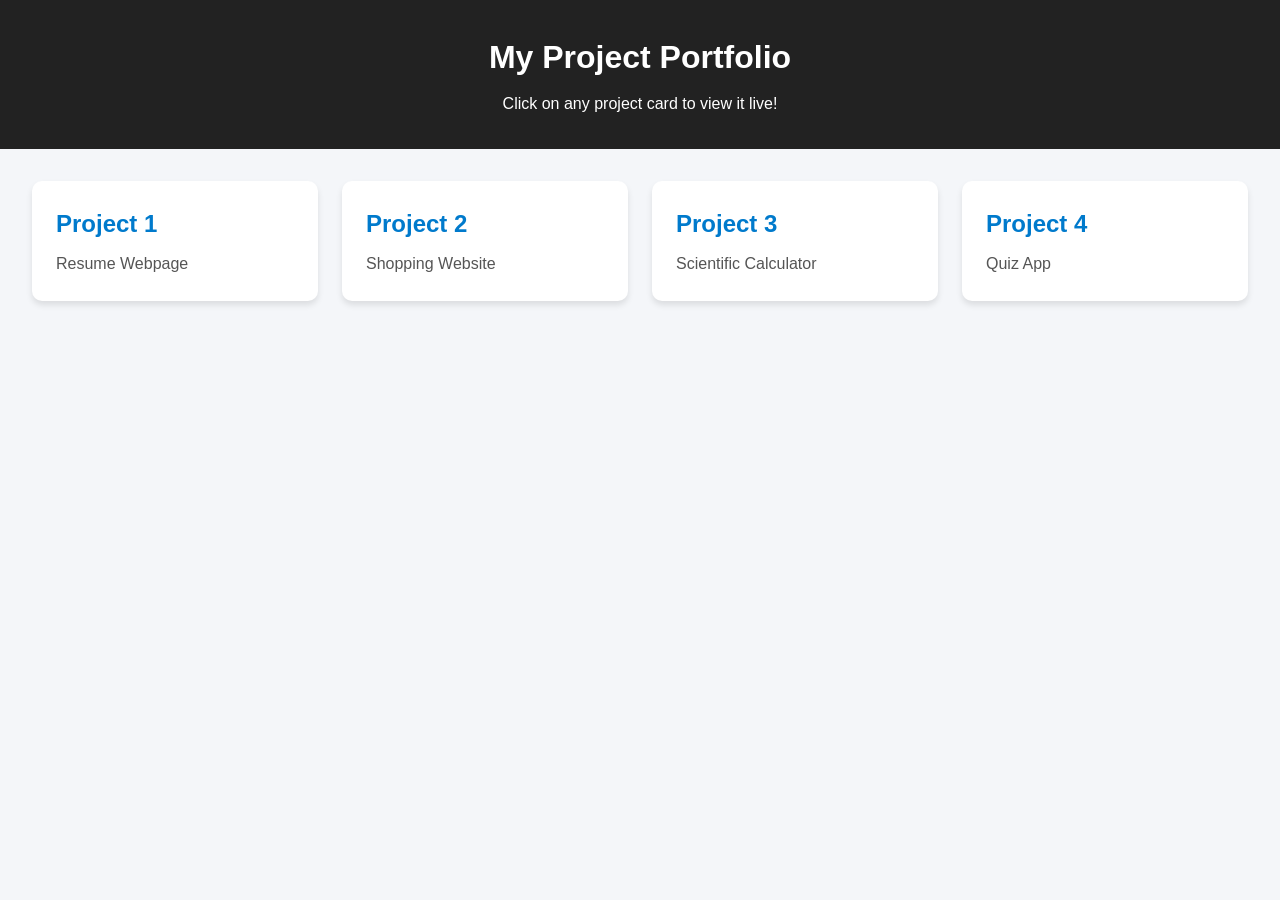
==== index.html @ cdf8b1d3 "Initial commit - project portfolio" ====
<!DOCTYPE html>
<html lang="en">
<head>
  <meta charset="UTF-8">
  <meta name="viewport" content="width=device-width, initial-scale=1.0">
  <title>Ashwani's Portfolio</title>
  <link rel="stylesheet" href="style.css">
</head>
<body>
  <header>
    <h1>My Project Portfolio</h1>
    <p>Click on any project card to view it live!</p>
  </header>

  <main class="portfolio-grid">
    <!-- Example Project Card -->
    <div class="card" onclick="openProject('Resume/index.html')">
      <h2>Project 1</h2>
      <p>Resume Webpage</p>
    </div>

    <div class="card" onclick="openProject('Shopping/index.html')">
      <h2>Project 2</h2>
      <p>Shopping Website</p>
    </div>

    <div class="card" onclick="openProject('Calculator/index.html')">
      <h2>Project 3</h2>
      <p>Scientific Calculator </p>
    </div>

    <div class="card" onclick="openProject('Quiz/index.html')">
      <h2>Project 4</h2>
      <p>Quiz App</p>
    </div>
  </main>


  <script src="script.js"></script>
</body>
</html>
---- style.css ----
/* General Reset */
* {
  margin: 0;
  padding: 0;
  box-sizing: border-box;
}

body {
  font-family: 'Segoe UI', Tahoma, Geneva, Verdana, sans-serif;
  background: #f4f6f9;
  color: #333;
  line-height: 1.6;
}

header {
  text-align: center;
  padding: 2rem;
  background: #222;
  color: #fff;
}

header h1 {
  margin-bottom: 0.5rem;
}

.portfolio-grid {
  display: grid;
  grid-template-columns: repeat(auto-fit, minmax(250px, 1fr));
  gap: 1.5rem;
  padding: 2rem;
}

.card {
  background: #fff;
  padding: 1.5rem;
  border-radius: 10px;
  box-shadow: 0 4px 6px rgba(0,0,0,0.1);
  cursor: pointer;
  transition: transform 0.2s ease, box-shadow 0.2s ease;
}

.card:hover {
  transform: translateY(-5px);
  box-shadow: 0 8px 12px rgba(0,0,0,0.2);
}

.card h2 {
  margin-bottom: 0.5rem;
  color: #007acc;
}

.card p {
  color: #555;
}
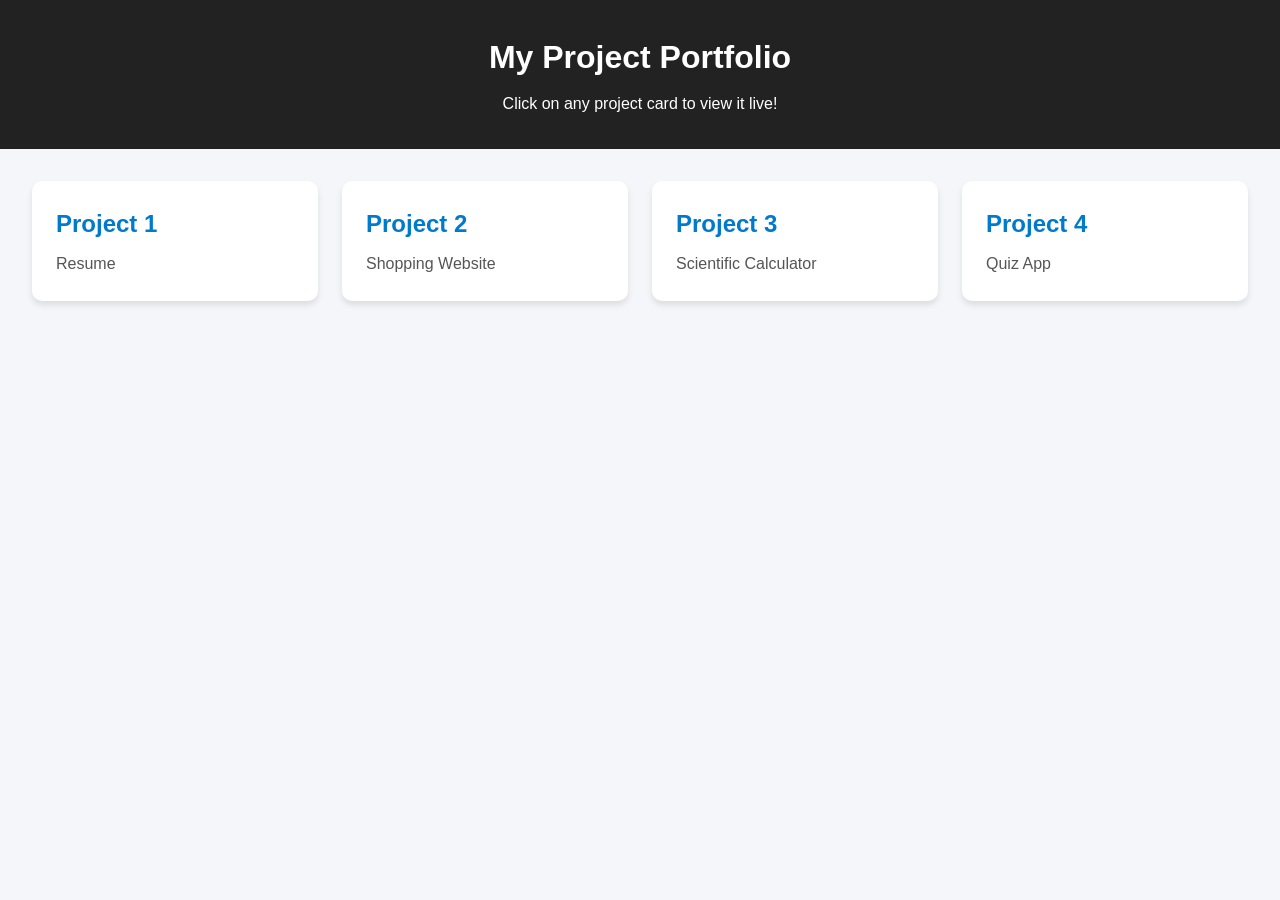
==== commit fd3a840b: "Fix project link for Resume webpage and update description in portfolio" ====
--- a/index.html
+++ b/index.html
@@ -16,7 +16,7 @@
     <!-- Example Project Card -->
     <div class="card" onclick="openProject('Resume/index.html')">
       <h2>Project 1</h2>
-      <p>Resume Webpage</p>
+      <p>Resume</p>
     </div>
 
     <div class="card" onclick="openProject('Shopping/index.html')">
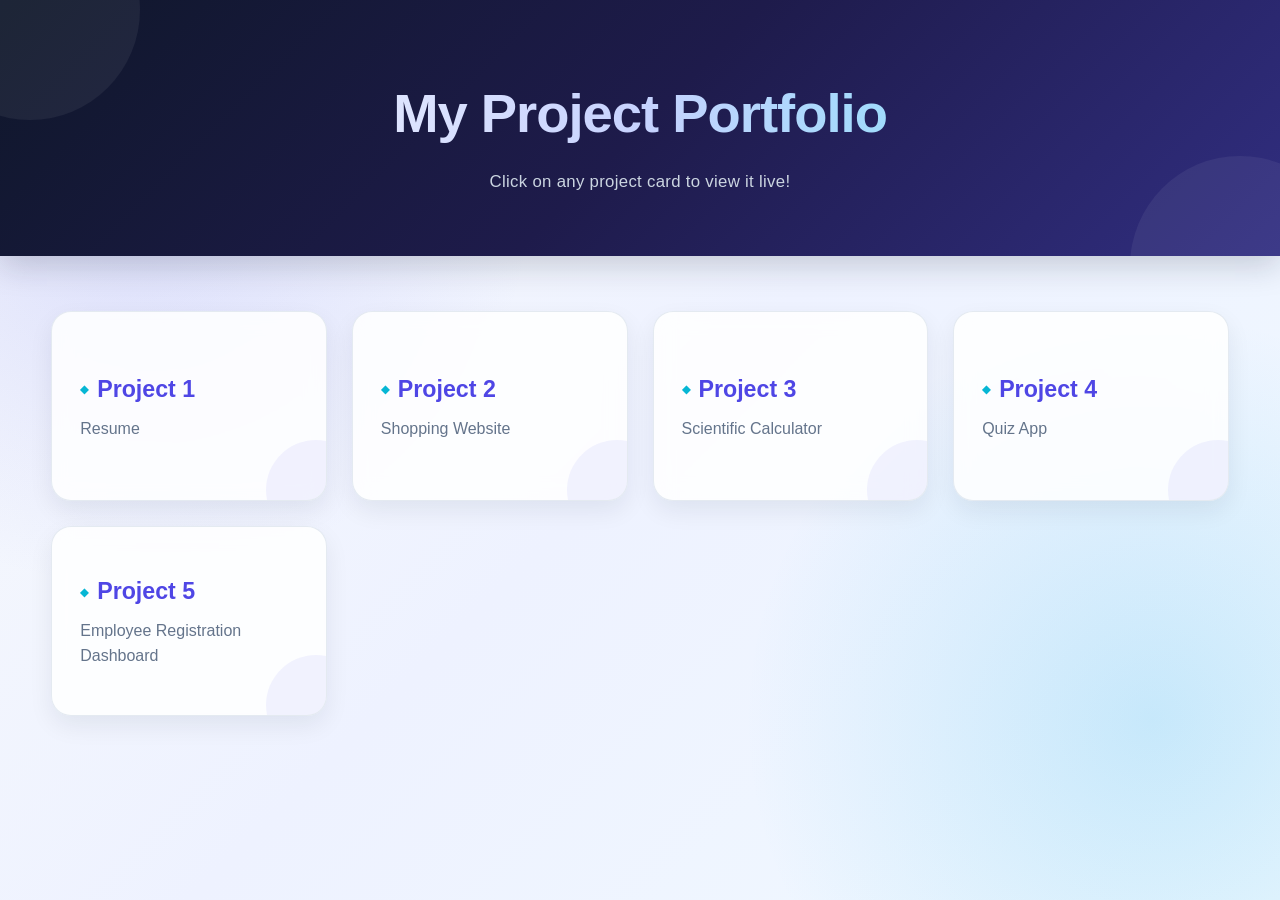
==== commit 885013bb: "Add Employee Registration Dashboard project card to portfolio" ====
--- a/index.html
+++ b/index.html
@@ -33,6 +33,11 @@
       <h2>Project 4</h2>
       <p>Quiz App</p>
     </div>
+
+    <div class="card" onclick="openProject('https://employee-management-two-murex.vercel.app/')">
+      <h2>Project 5</h2>
+      <p>Employee Registration Dashboard</p>
+    </div>
   </main>
 
 
--- a/style.css
+++ b/style.css
@@ -1,54 +1,374 @@
-/* General Reset */
+/* ================================
+   RESET
+================================ */
+
 * {
   margin: 0;
   padding: 0;
   box-sizing: border-box;
 }
 
+
+/* ================================
+   BODY
+================================ */
+
 body {
-  font-family: 'Segoe UI', Tahoma, Geneva, Verdana, sans-serif;
-  background: #f4f6f9;
-  color: #333;
+  min-height: 100vh;
+
+  font-family: "Segoe UI", Tahoma, Geneva, Verdana, sans-serif;
+
+  color: #1e293b;
+
+  background:
+    radial-gradient(
+      circle at 10% 20%,
+      rgba(99, 102, 241, 0.18),
+      transparent 30%
+    ),
+    radial-gradient(
+      circle at 90% 80%,
+      rgba(14, 165, 233, 0.18),
+      transparent 30%
+    ),
+    linear-gradient(
+      135deg,
+      #f8fafc,
+      #eef2ff,
+      #f0f9ff
+    );
+
   line-height: 1.6;
 }
 
+
+/* ================================
+   HEADER
+================================ */
+
 header {
+  position: relative;
+
+  padding: 70px 20px 60px;
+
   text-align: center;
-  padding: 2rem;
-  background: #222;
-  color: #fff;
-}
+
+  color: white;
+
+  background:
+    linear-gradient(
+      135deg,
+      #0f172a,
+      #1e1b4b,
+      #312e81
+    );
+
+  overflow: hidden;
+
+  box-shadow:
+    0 10px 30px rgba(15, 23, 42, 0.18);
+}
+
+
+/* Decorative circles */
+
+header::before,
+header::after {
+  content: "";
+
+  position: absolute;
+
+  width: 220px;
+  height: 220px;
+
+  border-radius: 50%;
+
+  background: rgba(255, 255, 255, 0.06);
+}
+
+header::before {
+  top: -100px;
+  left: -80px;
+}
+
+header::after {
+  bottom: -120px;
+  right: -70px;
+}
+
+
+/* Header content */
 
 header h1 {
-  margin-bottom: 0.5rem;
-}
+  position: relative;
+
+  margin-bottom: 12px;
+
+  font-size: clamp(2rem, 5vw, 3.4rem);
+
+  font-weight: 800;
+
+  letter-spacing: -1px;
+
+  background: linear-gradient(
+    90deg,
+    #ffffff,
+    #c7d2fe,
+    #67e8f9
+  );
+
+  -webkit-background-clip: text;
+  -webkit-text-fill-color: transparent;
+}
+
+header p {
+  position: relative;
+
+  color: #cbd5e1;
+
+  font-size: 1.05rem;
+
+  letter-spacing: 0.3px;
+}
+
+
+/* ================================
+   PORTFOLIO GRID
+================================ */
 
 .portfolio-grid {
+  width: min(1200px, 92%);
+
+  margin: 0 auto;
+
+  padding: 55px 0 70px;
+
   display: grid;
-  grid-template-columns: repeat(auto-fit, minmax(250px, 1fr));
-  gap: 1.5rem;
-  padding: 2rem;
-}
+
+  grid-template-columns:
+    repeat(auto-fit, minmax(240px, 1fr));
+
+  gap: 25px;
+}
+
+
+/* ================================
+   PROJECT CARD
+================================ */
 
 .card {
-  background: #fff;
-  padding: 1.5rem;
-  border-radius: 10px;
-  box-shadow: 0 4px 6px rgba(0,0,0,0.1);
+  position: relative;
+
+  min-height: 190px;
+
+  padding: 28px;
+
+  display: flex;
+
+  flex-direction: column;
+
+  justify-content: center;
+
+  background: rgba(255, 255, 255, 0.85);
+
+  border: 1px solid rgba(226, 232, 240, 0.9);
+
+  border-radius: 20px;
+
+  box-shadow:
+    0 10px 25px rgba(15, 23, 42, 0.07);
+
   cursor: pointer;
-  transition: transform 0.2s ease, box-shadow 0.2s ease;
-}
+
+  overflow: hidden;
+
+  backdrop-filter: blur(10px);
+
+  transition:
+    transform 0.3s ease,
+    box-shadow 0.3s ease,
+    border-color 0.3s ease;
+}
+
+
+/* Top accent */
+
+.card::before {
+  content: "";
+
+  position: absolute;
+
+  top: 0;
+  left: 0;
+
+  width: 100%;
+  height: 5px;
+
+  background: linear-gradient(
+    90deg,
+    #4f46e5,
+    #06b6d4
+  );
+
+  transform: scaleX(0);
+
+  transform-origin: left;
+
+  transition: transform 0.3s ease;
+}
+
+
+/* Decorative background */
+
+.card::after {
+  content: "";
+
+  position: absolute;
+
+  width: 100px;
+  height: 100px;
+
+  right: -40px;
+  bottom: -40px;
+
+  border-radius: 50%;
+
+  background: rgba(99, 102, 241, 0.08);
+
+  transition: transform 0.3s ease;
+}
+
+
+/* Hover */
 
 .card:hover {
-  transform: translateY(-5px);
-  box-shadow: 0 8px 12px rgba(0,0,0,0.2);
-}
+  transform: translateY(-10px);
+
+  border-color: #a5b4fc;
+
+  box-shadow:
+    0 20px 40px rgba(79, 70, 229, 0.15);
+}
+
+.card:hover::before {
+  transform: scaleX(1);
+}
+
+.card:hover::after {
+  transform: scale(1.5);
+}
+
+
+/* ================================
+   PROJECT TITLE
+================================ */
 
 .card h2 {
-  margin-bottom: 0.5rem;
-  color: #007acc;
-}
+  position: relative;
+  z-index: 2;
+
+  margin-bottom: 8px;
+
+  color: #4f46e5;
+
+  font-size: 1.45rem;
+
+  font-weight: 750;
+
+  transition: color 0.3s ease;
+}
+
+.card:hover h2 {
+  color: #312e81;
+}
+
+
+/* ================================
+   PROJECT DESCRIPTION
+================================ */
 
 .card p {
-  color: #555;
-}
+  position: relative;
+  z-index: 2;
+
+  color: #64748b;
+
+  font-size: 1rem;
+
+  font-weight: 500;
+}
+
+
+/* ================================
+   CARD NUMBER STYLE
+================================ */
+
+.card h2::before {
+  content: "◆";
+
+  display: inline-block;
+
+  margin-right: 9px;
+
+  color: #06b6d4;
+
+  font-size: 0.7rem;
+
+  vertical-align: middle;
+}
+
+
+/* ================================
+   RESPONSIVE DESIGN
+================================ */
+
+@media (max-width: 700px) {
+
+  header {
+    padding: 50px 18px 45px;
+  }
+
+  header h1 {
+    font-size: 2.2rem;
+  }
+
+  header p {
+    font-size: 0.95rem;
+  }
+
+  .portfolio-grid {
+    width: 90%;
+
+    padding: 35px 0 50px;
+
+    grid-template-columns: 1fr;
+
+    gap: 18px;
+  }
+
+  .card {
+    min-height: 160px;
+
+    padding: 24px;
+  }
+}
+
+
+/* ================================
+   SMALL MOBILE DEVICES
+================================ */
+
+@media (max-width: 400px) {
+
+  header h1 {
+    font-size: 1.9rem;
+  }
+
+  .card h2 {
+    font-size: 1.25rem;
+  }
+
+  .card p {
+    font-size: 0.9rem;
+  }
+}
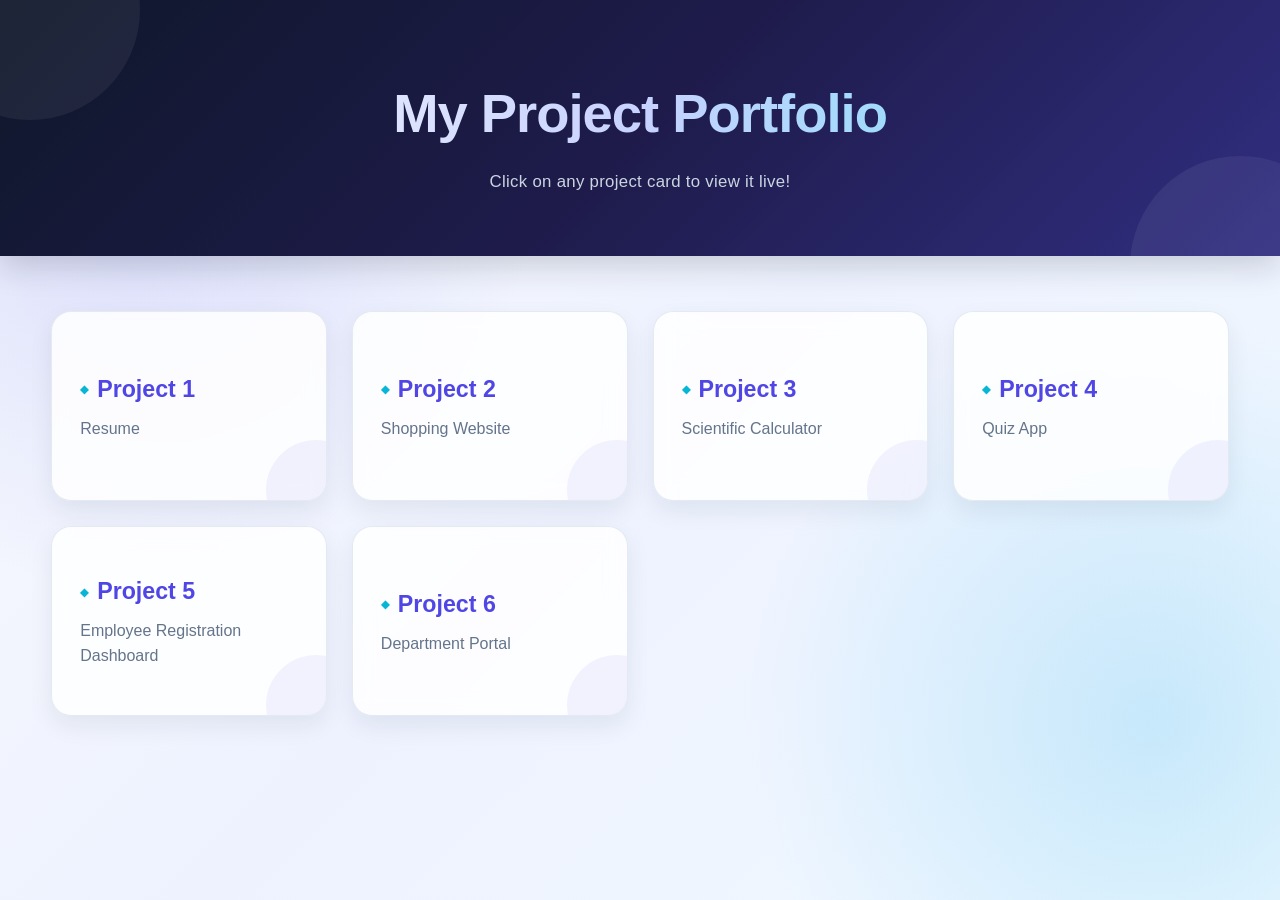
==== commit da5884e5: "Add Department Portal project card to portfolio" ====
--- a/index.html
+++ b/index.html
@@ -38,6 +38,11 @@
       <h2>Project 5</h2>
       <p>Employee Registration Dashboard</p>
     </div>
+
+    <div class="card" onclick="openProject('https://department-portal-gules.vercel.app/')">
+      <h2>Project 6</h2>
+      <p>Department Portal</p>
+    </div>
   </main>
 
 
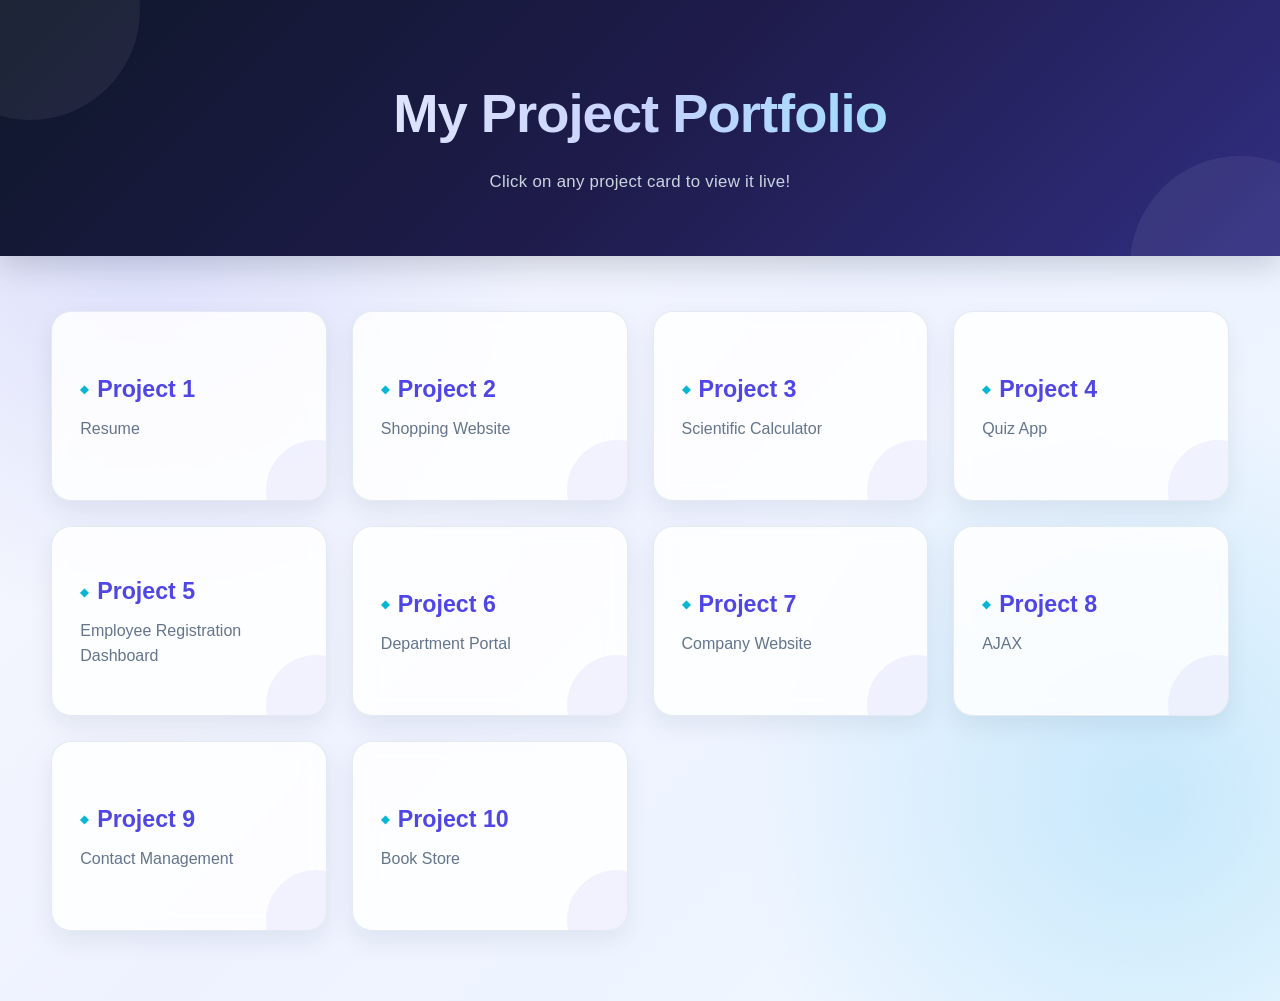
==== commit eddaf32e: "Add new project cards for AJAX, Contact Management, and Book Store to portfolio" ====
--- a/index.html
+++ b/index.html
@@ -1,11 +1,13 @@
 <!DOCTYPE html>
 <html lang="en">
+
 <head>
   <meta charset="UTF-8">
   <meta name="viewport" content="width=device-width, initial-scale=1.0">
   <title>Ashwani's Portfolio</title>
   <link rel="stylesheet" href="style.css">
 </head>
+
 <body>
   <header>
     <h1>My Project Portfolio</h1>
@@ -39,13 +41,50 @@
       <p>Employee Registration Dashboard</p>
     </div>
 
-    <div class="card" onclick="openProject('https://department-portal-gules.vercel.app/')">
+    <!-- <div class="card" onclick="openProject('https://department-portal-gules.vercel.app/')">
+      <h2>Project 6</h2>
+      <p>Department Portal</p>
+    </div> -->
+
+
+    <div class="card"
+      onclick="openProject('https://bishal292004.github.io/Lab-portfolio-Website/projects/department_website/index.html')">
       <h2>Project 6</h2>
       <p>Department Portal</p>
     </div>
+
+
+    <div class="card"
+      onclick="openProject('https://bishal292004.github.io/Lab-portfolio-Website/projects/Company/frontend/index.html')">
+      <h2>Project 7</h2>
+      <p>Company Website</p>
+    </div>
+
+
+    <div class="card"
+      onclick="openProject('https://bishal292004.github.io/Lab-portfolio-Website/projects/department_website/index.html')">
+      <h2>Project 8</h2>
+      <p>AJAX</p>
+    </div>
+
+
+    <div class="card"
+      onclick="openProject('https://bishal292004.github.io/Lab-portfolio-Website/projects/Contact/index.html')">
+      <h2>Project 9</h2>
+      <p>Contact Management</p>
+    </div>
+
+    <div class="card"
+      onclick="openProject('https://bishal292004.github.io/Lab-portfolio-Website/projects/department_website/index.html')">
+      <h2>Project 10</h2>
+      <p>Book Store</p>
+    </div>
+
+  
   </main>
 
 
   <script src="script.js"></script>
 </body>
-</html>
+
+</html>
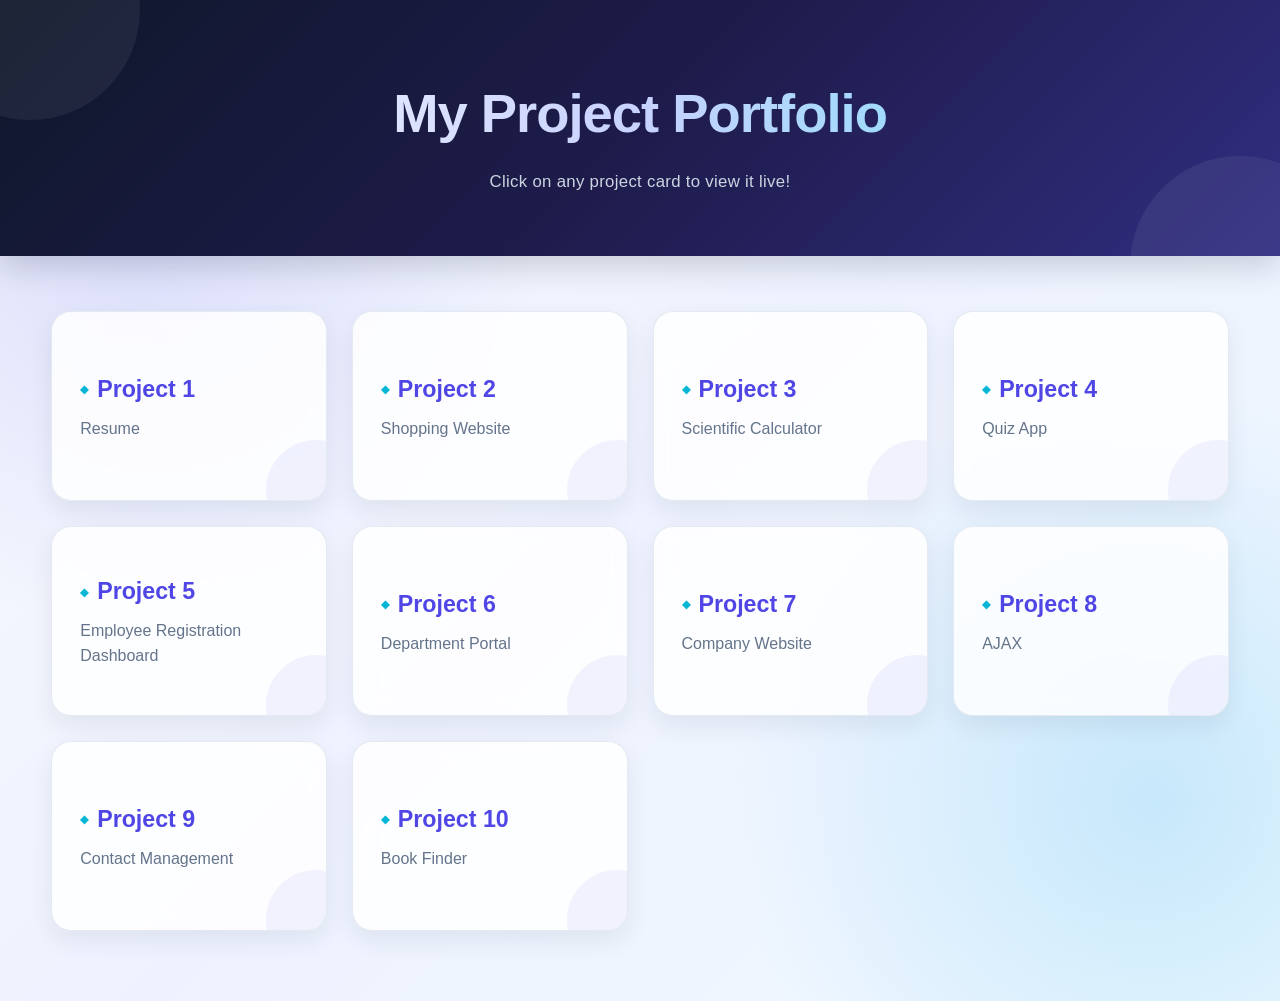
==== commit fee77b54: "Update Book Store project card to Book Finder with new link in portfolio" ====
--- a/index.html
+++ b/index.html
@@ -75,9 +75,9 @@
     </div>
 
     <div class="card"
-      onclick="openProject('https://bishal292004.github.io/Lab-portfolio-Website/projects/department_website/index.html')">
+      onclick="openProject('https://ashwani-ranjan-dev.github.io/BookFinder/')">
       <h2>Project 10</h2>
-      <p>Book Store</p>
+      <p>Book Finder</p>
     </div>
 
   
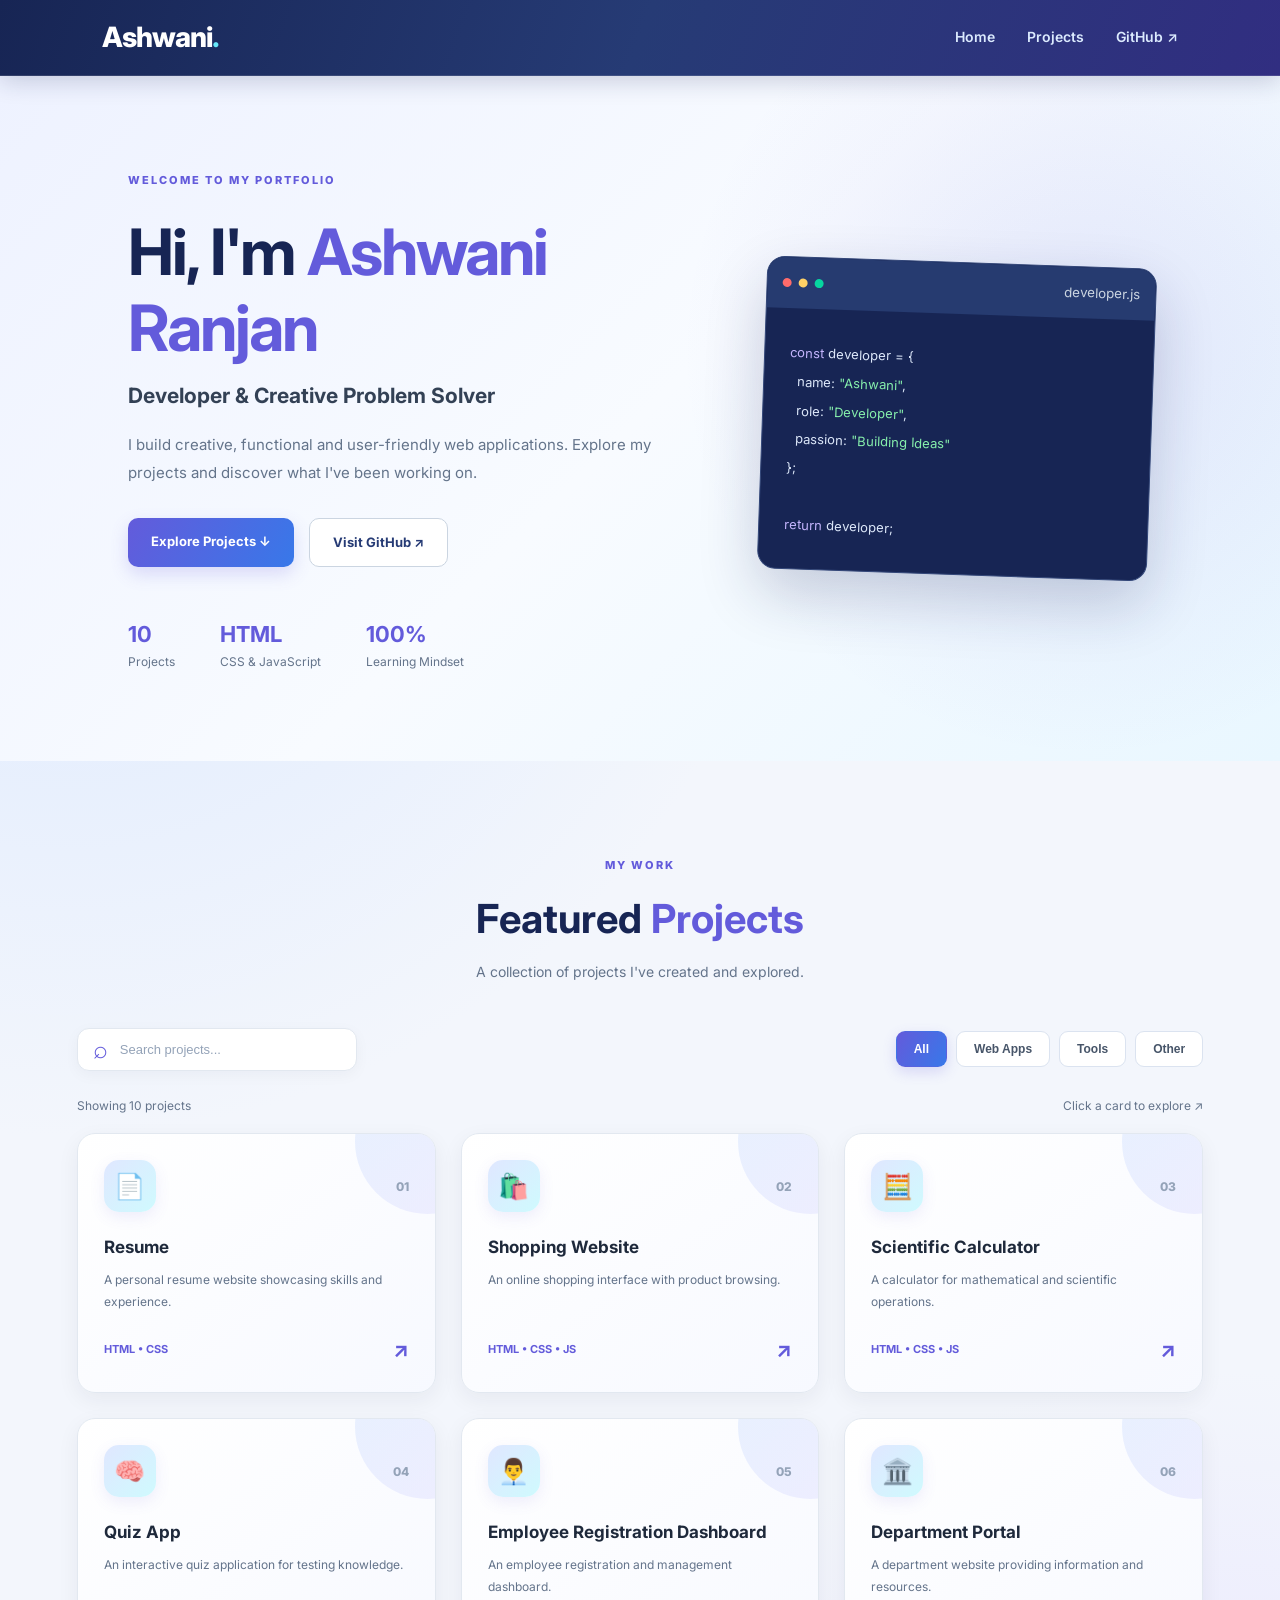
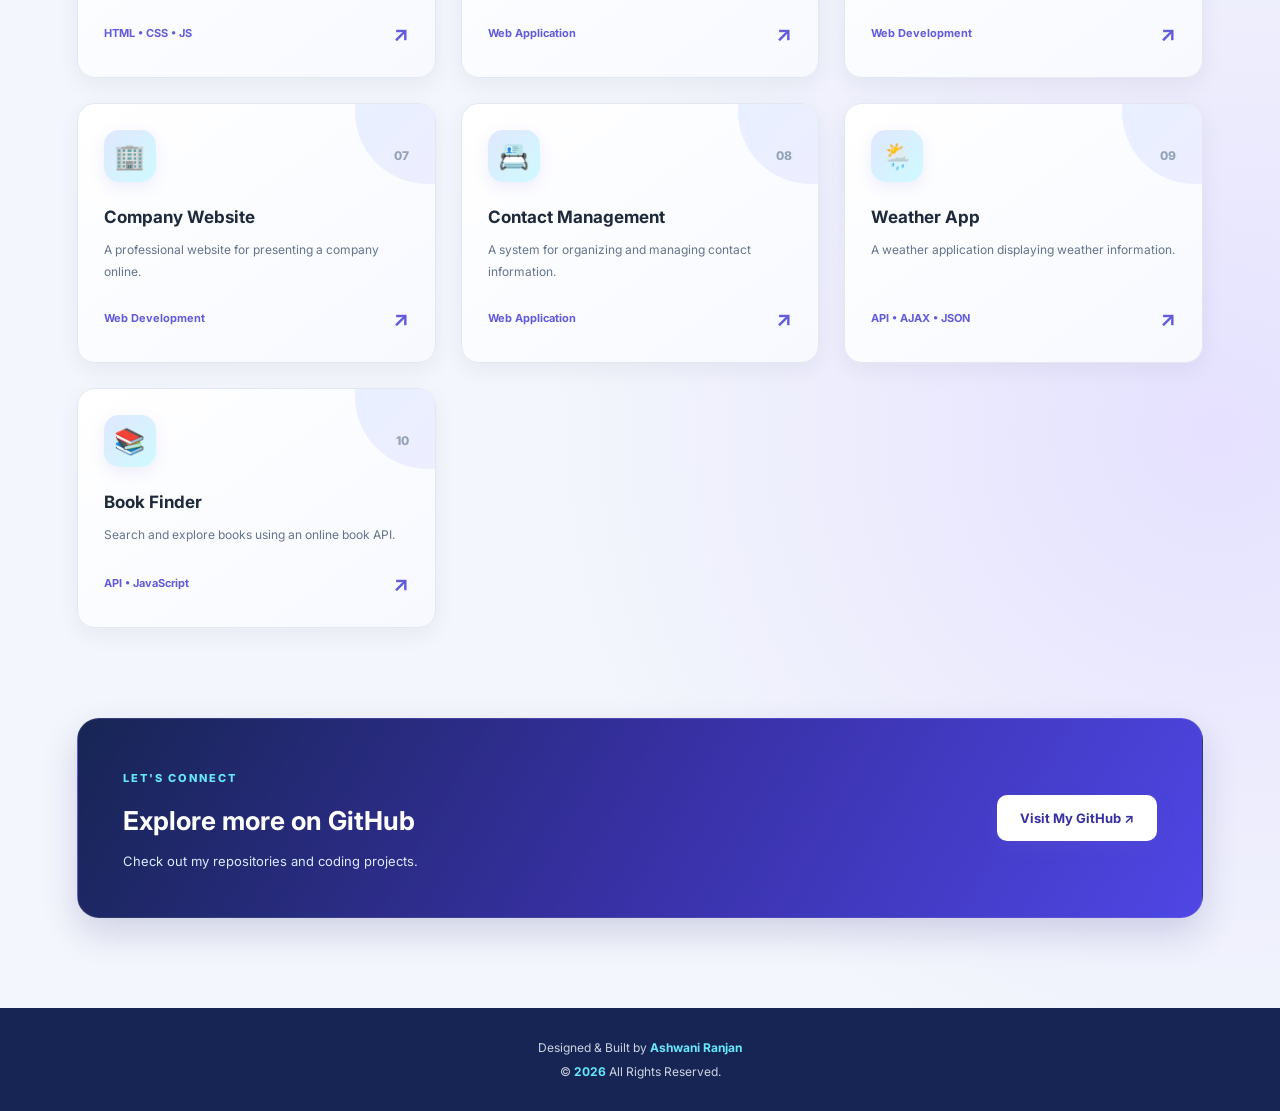
==== commit b5e172e9: "Enhance portfolio layout and functionality with new hero section, project cards, search, and filter " ====
--- a/index.html
+++ b/index.html
@@ -1,90 +1,333 @@
+
 <!DOCTYPE html>
 <html lang="en">
-
 <head>
-  <meta charset="UTF-8">
-  <meta name="viewport" content="width=device-width, initial-scale=1.0">
-  <title>Ashwani's Portfolio</title>
-  <link rel="stylesheet" href="style.css">
+    <meta charset="UTF-8">
+    <meta name="viewport" content="width=device-width, initial-scale=1.0">
+    <meta name="description" content="Ashwani's developer portfolio showcasing web development projects.">
+    <title>Ashwani Ranjan | Developer Portfolio</title>
+    <link rel="stylesheet" href="style.css">
 </head>
 
 <body>
-  <header>
-    <h1>My Project Portfolio</h1>
-    <p>Click on any project card to view it live!</p>
-  </header>
-
-  <main class="portfolio-grid">
-    <!-- Example Project Card -->
-    <div class="card" onclick="openProject('Resume/index.html')">
-      <h2>Project 1</h2>
-      <p>Resume</p>
-    </div>
-
-    <div class="card" onclick="openProject('Shopping/index.html')">
-      <h2>Project 2</h2>
-      <p>Shopping Website</p>
-    </div>
-
-    <div class="card" onclick="openProject('Calculator/index.html')">
-      <h2>Project 3</h2>
-      <p>Scientific Calculator </p>
-    </div>
-
-    <div class="card" onclick="openProject('Quiz/index.html')">
-      <h2>Project 4</h2>
-      <p>Quiz App</p>
-    </div>
-
-    <div class="card" onclick="openProject('https://employee-management-two-murex.vercel.app/')">
-      <h2>Project 5</h2>
-      <p>Employee Registration Dashboard</p>
-    </div>
-
-    <!-- <div class="card" onclick="openProject('https://department-portal-gules.vercel.app/')">
-      <h2>Project 6</h2>
-      <p>Department Portal</p>
-    </div> -->
-
-
-    <div class="card"
-      onclick="openProject('https://bishal292004.github.io/Lab-portfolio-Website/projects/department_website/index.html')">
-      <h2>Project 6</h2>
-      <p>Department Portal</p>
-    </div>
-
-
-    <div class="card"
-      onclick="openProject('https://bishal292004.github.io/Lab-portfolio-Website/projects/Company/frontend/index.html')">
-      <h2>Project 7</h2>
-      <p>Company Website</p>
-    </div>
-
-
-    <div class="card"
-      onclick="openProject('https://bishal292004.github.io/Lab-portfolio-Website/projects/department_website/index.html')">
-      <h2>Project 8</h2>
-      <p>AJAX</p>
-    </div>
-
-
-    <div class="card"
-      onclick="openProject('https://bishal292004.github.io/Lab-portfolio-Website/projects/Contact/index.html')">
-      <h2>Project 9</h2>
-      <p>Contact Management</p>
-    </div>
-
-    <div class="card"
-      onclick="openProject('https://ashwani-ranjan-dev.github.io/BookFinder/')">
-      <h2>Project 10</h2>
-      <p>Book Finder</p>
-    </div>
-
-  
-  </main>
-
-
-  <script src="script.js"></script>
+
+    <nav class="navbar">
+        <a href="#" class="logo">Ashwani<span>.</span></a>
+
+        <div class="nav-links">
+            <a href="#home">Home</a>
+            <a href="#projects">Projects</a>
+            <a href="https://github.com/Ashwani-Ranjan-dev"
+               target="_blank" rel="noopener noreferrer">GitHub ↗</a>
+        </div>
+    </nav>
+
+    <section class="hero" id="home">
+        <div class="hero-content">
+            <span class="tag">WELCOME TO MY PORTFOLIO</span>
+
+            <h1>Hi, I'm <span>Ashwani Ranjan</span></h1>
+
+            <h2>Developer & Creative Problem Solver</h2>
+
+            <p>
+                I build creative, functional and user-friendly web
+                applications. Explore my projects and discover what
+                I've been working on.
+            </p>
+
+            <div class="hero-buttons">
+                <a href="#projects" class="primary-btn">
+                    Explore Projects ↓
+                </a>
+
+                <a href="https://github.com/Ashwani-Ranjan-dev"
+                   target="_blank" rel="noopener noreferrer"
+                   class="secondary-btn">
+                    Visit GitHub ↗
+                </a>
+            </div>
+
+            <div class="hero-stats">
+                <div>
+                    <h3 id="totalProjects">10</h3>
+                    <p>Projects</p>
+                </div>
+
+                <div>
+                    <h3>HTML</h3>
+                    <p>CSS & JavaScript</p>
+                </div>
+
+                <div>
+                    <h3>100%</h3>
+                    <p>Learning Mindset</p>
+                </div>
+            </div>
+        </div>
+
+        <div class="hero-decoration">
+            <div class="code-card">
+                <div class="code-top">
+                    <span></span><span></span><span></span>
+                    <small>developer.js</small>
+                </div>
+
+                <div class="code-content">
+                    <p><span class="purple">const</span> developer = {</p>
+                    <p>&nbsp;&nbsp;name: <span class="green">"Ashwani"</span>,</p>
+                    <p>&nbsp;&nbsp;role: <span class="green">"Developer"</span>,</p>
+                    <p>&nbsp;&nbsp;passion: <span class="green">"Building Ideas"</span></p>
+                    <p>};</p>
+                    <br>
+                    <p><span class="purple">return</span> developer;</p>
+                </div>
+            </div>
+        </div>
+    </section>
+
+    <main id="projects" class="projects-section">
+
+        <div class="section-heading">
+            <span class="tag">MY WORK</span>
+            <h2>Featured <span>Projects</span></h2>
+            <p>A collection of projects I've created and explored.</p>
+        </div>
+
+        <div class="toolbar">
+
+            <div class="search-box">
+                <span>⌕</span>
+                <input type="text" id="searchInput"
+                       placeholder="Search projects...">
+            </div>
+
+            <div class="filters">
+                <button class="filter-btn active" data-filter="all">All</button>
+                <button class="filter-btn" data-filter="web">Web Apps</button>
+                <button class="filter-btn" data-filter="tools">Tools</button>
+                <button class="filter-btn" data-filter="other">Other</button>
+            </div>
+
+        </div>
+
+        <div class="project-info">
+            <p>Showing <span id="showingCount">10</span> projects</p>
+            <p>Click a card to explore ↗</p>
+        </div>
+
+        <div class="portfolio-grid" id="portfolioGrid">
+
+            <!-- Project 1 -->
+            <article class="card" data-category="other"
+                data-name="Resume">
+                <div class="card-top">
+                    <span class="project-icon">📄</span>
+                    <span class="project-number">01</span>
+                </div>
+                <h3>Resume</h3>
+                <p>A personal resume website showcasing skills and experience.</p>
+                <div class="card-bottom">
+                    <span>HTML • CSS</span>
+                    <span class="arrow">↗</span>
+                </div>
+                <a href="Resume/index.html" target="_blank"
+                   rel="noopener noreferrer" class="card-link"
+                   aria-label="Open Resume project"></a>
+            </article>
+
+            <!-- Project 2 -->
+            <article class="card" data-category="web"
+                data-name="Shopping Website">
+                <div class="card-top">
+                    <span class="project-icon">🛍️</span>
+                    <span class="project-number">02</span>
+                </div>
+                <h3>Shopping Website</h3>
+                <p>An online shopping interface with product browsing.</p>
+                <div class="card-bottom">
+                    <span>HTML • CSS • JS</span>
+                    <span class="arrow">↗</span>
+                </div>
+                <a href="Shopping/index.html" target="_blank"
+                   rel="noopener noreferrer" class="card-link"
+                   aria-label="Open Shopping Website project"></a>
+            </article>
+
+            <!-- Project 3 -->
+            <article class="card" data-category="tools"
+                data-name="Scientific Calculator">
+                <div class="card-top">
+                    <span class="project-icon">🧮</span>
+                    <span class="project-number">03</span>
+                </div>
+                <h3>Scientific Calculator</h3>
+                <p>A calculator for mathematical and scientific operations.</p>
+                <div class="card-bottom">
+                    <span>HTML • CSS • JS</span>
+                    <span class="arrow">↗</span>
+                </div>
+                <a href="Calculator/index.html" target="_blank"
+                   rel="noopener noreferrer" class="card-link"
+                   aria-label="Open Scientific Calculator project"></a>
+            </article>
+
+            <!-- Project 4 -->
+            <article class="card" data-category="web"
+                data-name="Quiz App">
+                <div class="card-top">
+                    <span class="project-icon">🧠</span>
+                    <span class="project-number">04</span>
+                </div>
+                <h3>Quiz App</h3>
+                <p>An interactive quiz application for testing knowledge.</p>
+                <div class="card-bottom">
+                    <span>HTML • CSS • JS</span>
+                    <span class="arrow">↗</span>
+                </div>
+                <a href="Quiz/index.html" target="_blank"
+                   rel="noopener noreferrer" class="card-link"
+                   aria-label="Open Quiz App project"></a>
+            </article>
+
+            <!-- Project 5 -->
+            <article class="card" data-category="web"
+                data-name="Employee Registration Dashboard">
+                <div class="card-top">
+                    <span class="project-icon">👨‍💼</span>
+                    <span class="project-number">05</span>
+                </div>
+                <h3>Employee Registration Dashboard</h3>
+                <p>An employee registration and management dashboard.</p>
+                <div class="card-bottom">
+                    <span>Web Application</span>
+                    <span class="arrow">↗</span>
+                </div>
+                <a href="https://employee-management-two-murex.vercel.app/"
+                   target="_blank" rel="noopener noreferrer"
+                   class="card-link"
+                   aria-label="Open Employee Registration Dashboard"></a>
+            </article>
+
+            <!-- Project 6 -->
+            <article class="card" data-category="web"
+                data-name="Department Portal">
+                <div class="card-top">
+                    <span class="project-icon">🏛️</span>
+                    <span class="project-number">06</span>
+                </div>
+                <h3>Department Portal</h3>
+                <p>A department website providing information and resources.</p>
+                <div class="card-bottom">
+                    <span>Web Development</span>
+                    <span class="arrow">↗</span>
+                </div>
+                <a href="https://bishal292004.github.io/Lab-portfolio-Website/projects/department_website/index.html"
+                   target="_blank" rel="noopener noreferrer"
+                   class="card-link" aria-label="Open Department Portal"></a>
+            </article>
+
+            <!-- Project 7 -->
+            <article class="card" data-category="web"
+                data-name="Company Website">
+                <div class="card-top">
+                    <span class="project-icon">🏢</span>
+                    <span class="project-number">07</span>
+                </div>
+                <h3>Company Website</h3>
+                <p>A professional website for presenting a company online.</p>
+                <div class="card-bottom">
+                    <span>Web Development</span>
+                    <span class="arrow">↗</span>
+                </div>
+                <a href="https://bishal292004.github.io/Lab-portfolio-Website/projects/Company/frontend/index.html"
+                   target="_blank" rel="noopener noreferrer"
+                   class="card-link" aria-label="Open Company Website"></a>
+            </article>
+
+            <!-- Project 8 -->
+            <article class="card" data-category="tools"
+                data-name="Contact Management">
+                <div class="card-top">
+                    <span class="project-icon">📇</span>
+                    <span class="project-number">08</span>
+                </div>
+                <h3>Contact Management</h3>
+                <p>A system for organizing and managing contact information.</p>
+                <div class="card-bottom">
+                    <span>Web Application</span>
+                    <span class="arrow">↗</span>
+                </div>
+                <a href="https://bishal292004.github.io/Lab-portfolio-Website/projects/Contact/index.html"
+                   target="_blank" rel="noopener noreferrer"
+                   class="card-link" aria-label="Open Contact Management"></a>
+            </article>
+
+            <!-- Project 9 -->
+            <article class="card" data-category="web"
+                data-name="Weather App">
+                <div class="card-top">
+                    <span class="project-icon">🌦️</span>
+                    <span class="project-number">09</span>
+                </div>
+                <h3>Weather App</h3>
+                <p>A weather application displaying weather information.</p>
+                <div class="card-bottom">
+                    <span>API • AJAX • JSON</span>
+                    <span class="arrow">↗</span>
+                </div>
+                <a href="https://ashwani-ranjan-dev.github.io/WeatherAPI/"
+                   target="_blank" rel="noopener noreferrer"
+                   class="card-link" aria-label="Open Weather App"></a>
+            </article>
+
+            <!-- Project 10 -->
+            <article class="card" data-category="web"
+                data-name="Book Finder">
+                <div class="card-top">
+                    <span class="project-icon">📚</span>
+                    <span class="project-number">10</span>
+                </div>
+                <h3>Book Finder</h3>
+                <p>Search and explore books using an online book API.</p>
+                <div class="card-bottom">
+                    <span>API • JavaScript</span>
+                    <span class="arrow">↗</span>
+                </div>
+                <a href="https://ashwani-ranjan-dev.github.io/BookFinder/"
+                   target="_blank" rel="noopener noreferrer"
+                   class="card-link" aria-label="Open Book Finder"></a>
+            </article>
+
+        </div>
+
+        <div class="no-results" id="noResults">
+            <span>🔍</span>
+            <h3>No projects found</h3>
+            <p>Try another search or select a different category.</p>
+        </div>
+
+        <div class="github-banner">
+            <div>
+                <span class="tag">LET'S CONNECT</span>
+                <h2>Explore more on GitHub</h2>
+                <p>Check out my repositories and coding projects.</p>
+            </div>
+
+            <a href="https://github.com/Ashwani-Ranjan-dev"
+               target="_blank" rel="noopener noreferrer"
+               class="primary-btn">
+                Visit My GitHub ↗
+            </a>
+        </div>
+
+    </main>
+
+    <footer>
+        <p>Designed & Built by <span>Ashwani Ranjan</span></p>
+        <p>© <span id="year"></span> All Rights Reserved.</p>
+    </footer>
+
+    <script src="script.js"></script>
 </body>
-
-</html>+</html>
--- a/style.css
+++ b/style.css
@@ -1,374 +1,686 @@
-/* ================================
-   RESET
-================================ */
+
+@import url('https://fonts.googleapis.com/css2?family=Inter:wght@400;500;600;700;800&display=swap');
+
+:root {
+    --bg: #f3f6fc;
+    --nav: #172554;
+    --nav-light: #243b70;
+    --card: #ffffff;
+    --card-hover: #f8faff;
+    --text: #172554;
+    --muted: #64748b;
+    --accent: #635bdb;
+    --cyan: #0891b2;
+    --border: #e2e8f0;
+}
 
 * {
-  margin: 0;
-  padding: 0;
-  box-sizing: border-box;
-}
-
-
-/* ================================
-   BODY
-================================ */
+    margin: 0;
+    padding: 0;
+    box-sizing: border-box;
+    scroll-behavior: smooth;
+}
 
 body {
-  min-height: 100vh;
-
-  font-family: "Segoe UI", Tahoma, Geneva, Verdana, sans-serif;
-
-  color: #1e293b;
-
-  background:
-    radial-gradient(
-      circle at 10% 20%,
-      rgba(99, 102, 241, 0.18),
-      transparent 30%
-    ),
-    radial-gradient(
-      circle at 90% 80%,
-      rgba(14, 165, 233, 0.18),
-      transparent 30%
-    ),
-    linear-gradient(
-      135deg,
-      #f8fafc,
-      #eef2ff,
-      #f0f9ff
-    );
-
-  line-height: 1.6;
-}
-
-
-/* ================================
-   HEADER
-================================ */
-
-header {
-  position: relative;
-
-  padding: 70px 20px 60px;
-
-  text-align: center;
-
-  color: white;
-
-  background:
-    linear-gradient(
-      135deg,
-      #0f172a,
-      #1e1b4b,
-      #312e81
-    );
-
-  overflow: hidden;
-
-  box-shadow:
-    0 10px 30px rgba(15, 23, 42, 0.18);
-}
-
-
-/* Decorative circles */
-
-header::before,
-header::after {
-  content: "";
-
-  position: absolute;
-
-  width: 220px;
-  height: 220px;
-
-  border-radius: 50%;
-
-  background: rgba(255, 255, 255, 0.06);
-}
-
-header::before {
-  top: -100px;
-  left: -80px;
-}
-
-header::after {
-  bottom: -120px;
-  right: -70px;
-}
-
-
-/* Header content */
-
-header h1 {
-  position: relative;
-
-  margin-bottom: 12px;
-
-  font-size: clamp(2rem, 5vw, 3.4rem);
-
-  font-weight: 800;
-
-  letter-spacing: -1px;
-
-  background: linear-gradient(
-    90deg,
-    #ffffff,
-    #c7d2fe,
-    #67e8f9
-  );
-
-  -webkit-background-clip: text;
-  -webkit-text-fill-color: transparent;
-}
-
-header p {
-  position: relative;
-
-  color: #cbd5e1;
-
-  font-size: 1.05rem;
-
-  letter-spacing: 0.3px;
-}
-
-
-/* ================================
-   PORTFOLIO GRID
-================================ */
+    font-family: 'Inter', sans-serif;
+    background:
+        radial-gradient(circle at 5% 15%, #dce9ff 0, transparent 28%),
+        radial-gradient(circle at 95% 75%, #e5e1ff 0, transparent 28%),
+        var(--bg);
+    color: var(--text);
+    line-height: 1.6;
+    overflow-x: hidden;
+}
+
+a {
+    text-decoration: none;
+    color: inherit;
+}
+
+/* NAVBAR */
+
+.navbar {
+    min-height: 76px;
+    padding: 12px 8%;
+    display: flex;
+    justify-content: space-between;
+    align-items: center;
+    background: linear-gradient(110deg, #172554, #263b75, #312e81);
+    border-bottom: 1px solid rgba(255,255,255,.12);
+    position: sticky;
+    top: 0;
+    z-index: 100;
+    box-shadow: 0 5px 25px rgba(23,37,84,.2);
+}
+
+.logo {
+    font-size: 28px;
+    font-weight: 800;
+    color: #fff;
+    letter-spacing: -1px;
+}
+
+.logo span {
+    color: #67e8f9;
+}
+
+.nav-links {
+    display: flex;
+    align-items: center;
+    gap: 32px;
+}
+
+.nav-links a {
+    color: #dbeafe;
+    font-size: 14px;
+    font-weight: 600;
+    transition: .3s;
+}
+
+.nav-links a:hover {
+    color: #67e8f9;
+    transform: translateY(-2px);
+}
+
+/* HERO */
+
+.hero {
+    min-height: 580px;
+    padding: 90px 10%;
+    display: flex;
+    justify-content: space-between;
+    align-items: center;
+    gap: 50px;
+    background:
+        radial-gradient(circle at 85% 40%, rgba(99,91,219,.12), transparent 35%),
+        linear-gradient(135deg, #eef2ff, #f8fbff, #e9f7ff);
+}
+
+.hero-content {
+    max-width: 600px;
+}
+
+.tag {
+    color: var(--accent);
+    font-size: 11px;
+    letter-spacing: 2px;
+    font-weight: 800;
+}
+
+.hero h1 {
+    font-size: clamp(38px, 5vw, 64px);
+    line-height: 1.2;
+    margin: 22px 0 12px;
+    letter-spacing: -2px;
+    color: #172554;
+}
+
+.hero h1 span {
+    color: #635bdb;
+}
+
+.hero h2 {
+    color: #334155;
+    font-size: 21px;
+    margin-bottom: 18px;
+}
+
+.hero-content > p {
+    color: var(--muted);
+    max-width: 530px;
+    font-size: 15px;
+    line-height: 1.9;
+}
+
+.hero-buttons {
+    display: flex;
+    flex-wrap: wrap;
+    gap: 15px;
+    margin-top: 30px;
+}
+
+.primary-btn,
+.secondary-btn {
+    display: inline-block;
+    padding: 13px 23px;
+    border-radius: 10px;
+    font-size: 13px;
+    font-weight: 700;
+    transition: .3s;
+}
+
+.primary-btn {
+    background: linear-gradient(120deg, #635bdb, #3878e9);
+    color: white;
+    box-shadow: 0 7px 18px rgba(99,91,219,.2);
+}
+
+.primary-btn:hover {
+    transform: translateY(-4px);
+    box-shadow: 0 12px 25px rgba(99,91,219,.3);
+}
+
+.secondary-btn {
+    border: 1px solid #cbd5e1;
+    background: #fff;
+    color: #263b75;
+}
+
+.secondary-btn:hover {
+    border-color: var(--accent);
+    color: var(--accent);
+    transform: translateY(-3px);
+}
+
+.hero-stats {
+    display: flex;
+    flex-wrap: wrap;
+    gap: 45px;
+    margin-top: 50px;
+}
+
+.hero-stats h3 {
+    font-size: 22px;
+    color: var(--accent);
+}
+
+.hero-stats p {
+    color: var(--muted);
+    font-size: 12px;
+}
+
+/* CODE CARD */
+
+.hero-decoration {
+    width: 390px;
+    flex-shrink: 0;
+}
+
+.code-card {
+    background: #172554;
+    border: 1px solid #334779;
+    border-radius: 18px;
+    overflow: hidden;
+    box-shadow: 0 25px 60px rgba(23,37,84,.2);
+    transform: rotate(2deg);
+}
+
+.code-top {
+    padding: 15px;
+    background: #263b70;
+    display: flex;
+    align-items: center;
+    gap: 7px;
+}
+
+.code-top span {
+    height: 9px;
+    width: 9px;
+    border-radius: 50%;
+    background: #ff6b6b;
+}
+
+.code-top span:nth-child(2) {
+    background: #ffd166;
+}
+
+.code-top span:nth-child(3) {
+    background: #06d6a0;
+}
+
+.code-top small {
+    margin-left: auto;
+    color: #cbd5e1;
+}
+
+.code-content {
+    padding: 30px 25px;
+    color: #dce7f9;
+    font-size: 13px;
+    line-height: 2.2;
+}
+
+.purple {
+    color: #c4b5fd;
+}
+
+.green {
+    color: #86efac;
+}
+
+/* PROJECT SECTION */
+
+.projects-section {
+    width: min(1200px, 88%);
+    margin: auto;
+    padding: 90px 0;
+}
+
+.section-heading {
+    text-align: center;
+    margin-bottom: 45px;
+}
+
+.section-heading h2 {
+    font-size: 40px;
+    margin: 10px 0;
+    color: #172554;
+}
+
+.section-heading h2 span {
+    color: var(--accent);
+}
+
+.section-heading > p {
+    color: var(--muted);
+    font-size: 14px;
+}
+
+/* SEARCH AND FILTER */
+
+.toolbar {
+    display: flex;
+    justify-content: space-between;
+    align-items: center;
+    flex-wrap: wrap;
+    gap: 20px;
+    margin-bottom: 20px;
+}
+
+.search-box {
+    display: flex;
+    align-items: center;
+    gap: 12px;
+    background: #fff;
+    border: 1px solid var(--border);
+    border-radius: 12px;
+    padding: 0 15px;
+    width: 280px;
+    box-shadow: 0 4px 15px rgba(15,23,42,.04);
+}
+
+.search-box:focus-within {
+    border-color: var(--accent);
+    box-shadow: 0 0 0 3px rgba(99,91,219,.1);
+}
+
+.search-box span {
+    font-size: 25px;
+    color: var(--accent);
+}
+
+.search-box input {
+    width: 100%;
+    padding: 13px 0;
+    background: transparent;
+    color: var(--text);
+    border: none;
+    outline: none;
+    font-size: 13px;
+}
+
+.search-box input::placeholder {
+    color: #94a3b8;
+}
+
+.filters {
+    display: flex;
+    gap: 9px;
+    flex-wrap: wrap;
+}
+
+.filter-btn {
+    border: 1px solid #dbe3f0;
+    background: #fff;
+    color: #475569;
+    padding: 10px 17px;
+    border-radius: 9px;
+    cursor: pointer;
+    font-size: 12px;
+    font-weight: 600;
+    transition: .3s;
+}
+
+.filter-btn:hover,
+.filter-btn.active {
+    background: linear-gradient(120deg, #635bdb, #3878e9);
+    color: white;
+    border-color: transparent;
+    box-shadow: 0 5px 14px rgba(99,91,219,.2);
+}
+
+.project-info {
+    display: flex;
+    justify-content: space-between;
+    color: var(--muted);
+    font-size: 12px;
+    margin: 25px 0 18px;
+}
+
+/* BEAUTIFUL PROJECT CARDS */
 
 .portfolio-grid {
-  width: min(1200px, 92%);
-
-  margin: 0 auto;
-
-  padding: 55px 0 70px;
-
-  display: grid;
-
-  grid-template-columns:
-    repeat(auto-fit, minmax(240px, 1fr));
-
-  gap: 25px;
-}
-
-
-/* ================================
-   PROJECT CARD
-================================ */
+    display: grid;
+    grid-template-columns: repeat(3, minmax(0, 1fr));
+    gap: 25px;
+}
 
 .card {
-  position: relative;
-
-  min-height: 190px;
-
-  padding: 28px;
-
-  display: flex;
-
-  flex-direction: column;
-
-  justify-content: center;
-
-  background: rgba(255, 255, 255, 0.85);
-
-  border: 1px solid rgba(226, 232, 240, 0.9);
-
-  border-radius: 20px;
-
-  box-shadow:
-    0 10px 25px rgba(15, 23, 42, 0.07);
-
-  cursor: pointer;
-
-  overflow: hidden;
-
-  backdrop-filter: blur(10px);
-
-  transition:
-    transform 0.3s ease,
-    box-shadow 0.3s ease,
-    border-color 0.3s ease;
-}
-
-
-/* Top accent */
+    position: relative;
+    background: linear-gradient(145deg, #ffffff, #f7f9ff);
+    border: 1px solid #e2e8f0;
+    border-radius: 18px;
+    padding: 26px;
+    min-height: 240px;
+    display: flex;
+    flex-direction: column;
+    transition: .35s ease;
+    overflow: hidden;
+    box-shadow: 0 7px 22px rgba(30,41,59,.06);
+    animation: fadeUp .5s ease both;
+}
+
+/* Decorative glow */
 
 .card::before {
-  content: "";
-
-  position: absolute;
-
-  top: 0;
-  left: 0;
-
-  width: 100%;
-  height: 5px;
-
-  background: linear-gradient(
-    90deg,
-    #4f46e5,
-    #06b6d4
-  );
-
-  transform: scaleX(0);
-
-  transform-origin: left;
-
-  transition: transform 0.3s ease;
-}
-
-
-/* Decorative background */
-
-.card::after {
-  content: "";
-
-  position: absolute;
-
-  width: 100px;
-  height: 100px;
-
-  right: -40px;
-  bottom: -40px;
-
-  border-radius: 50%;
-
-  background: rgba(99, 102, 241, 0.08);
-
-  transition: transform 0.3s ease;
-}
-
-
-/* Hover */
+    content: "";
+    position: absolute;
+    top: -65px;
+    right: -65px;
+    width: 145px;
+    height: 145px;
+    background: linear-gradient(135deg, #dbeafe, #e9e5ff);
+    border-radius: 50%;
+    opacity: .65;
+    transition: .4s;
+}
 
 .card:hover {
-  transform: translateY(-10px);
-
-  border-color: #a5b4fc;
-
-  box-shadow:
-    0 20px 40px rgba(79, 70, 229, 0.15);
+    transform: translateY(-9px);
+    border-color: #a5b4fc;
+    background: #fff;
+    box-shadow: 0 18px 40px rgba(67,56,202,.13);
 }
 
 .card:hover::before {
-  transform: scaleX(1);
-}
-
-.card:hover::after {
-  transform: scale(1.5);
-}
-
-
-/* ================================
-   PROJECT TITLE
-================================ */
-
-.card h2 {
-  position: relative;
-  z-index: 2;
-
-  margin-bottom: 8px;
-
-  color: #4f46e5;
-
-  font-size: 1.45rem;
-
-  font-weight: 750;
-
-  transition: color 0.3s ease;
-}
-
-.card:hover h2 {
-  color: #312e81;
-}
-
-
-/* ================================
-   PROJECT DESCRIPTION
-================================ */
-
-.card p {
-  position: relative;
-  z-index: 2;
-
-  color: #64748b;
-
-  font-size: 1rem;
-
-  font-weight: 500;
-}
-
-
-/* ================================
-   CARD NUMBER STYLE
-================================ */
-
-.card h2::before {
-  content: "◆";
-
-  display: inline-block;
-
-  margin-right: 9px;
-
-  color: #06b6d4;
-
-  font-size: 0.7rem;
-
-  vertical-align: middle;
-}
-
-
-/* ================================
-   RESPONSIVE DESIGN
-================================ */
+    transform: scale(1.4);
+}
+
+.card-top {
+    position: relative;
+    z-index: 1;
+    display: flex;
+    justify-content: space-between;
+    align-items: center;
+    margin-bottom: 22px;
+}
+
+.project-icon {
+    width: 52px;
+    height: 52px;
+    border-radius: 15px;
+    background: linear-gradient(135deg, #e0e7ff, #cffafe);
+    display: grid;
+    place-items: center;
+    font-size: 25px;
+    box-shadow: 0 5px 15px rgba(99,91,219,.1);
+}
+
+.project-number {
+    color: #94a3b8;
+    font-size: 12px;
+    font-weight: 800;
+}
+
+.card h3 {
+    position: relative;
+    z-index: 1;
+    color: #1e293b;
+    font-size: 17px;
+    margin-bottom: 8px;
+}
+
+.card > p {
+    position: relative;
+    z-index: 1;
+    font-size: 12px;
+    color: #64748b;
+    line-height: 1.8;
+    margin-bottom: 20px;
+}
+
+.card-bottom {
+    position: relative;
+    z-index: 1;
+    margin-top: auto;
+    display: flex;
+    justify-content: space-between;
+    align-items: center;
+    color: #635bdb;
+    font-size: 11px;
+    font-weight: 700;
+}
+
+.arrow {
+    font-size: 21px;
+    transition: .3s;
+}
+
+.card:hover .arrow {
+    transform: translate(4px, -4px);
+}
+
+.card-link {
+    position: absolute;
+    inset: 0;
+    z-index: 2;
+}
+
+/* NO RESULTS */
+
+.no-results {
+    display: none;
+    text-align: center;
+    padding: 60px 15px;
+    color: var(--muted);
+}
+
+.no-results span {
+    font-size: 40px;
+}
+
+.no-results h3 {
+    color: var(--text);
+    margin: 10px 0;
+}
+
+/* GITHUB BANNER */
+
+.github-banner {
+    margin-top: 90px;
+    padding: 45px;
+    background: linear-gradient(120deg, #172554, #3730a3, #4f46e5);
+    border: 1px solid rgba(255,255,255,.1);
+    border-radius: 22px;
+    display: flex;
+    justify-content: space-between;
+    align-items: center;
+    gap: 25px;
+    box-shadow: 0 15px 35px rgba(49,46,129,.18);
+}
+
+.github-banner .tag {
+    color: #67e8f9;
+}
+
+.github-banner h2 {
+    margin: 10px 0;
+    font-size: 26px;
+    color: #fff;
+}
+
+.github-banner p {
+    color: #dbeafe;
+    font-size: 13px;
+}
+
+.github-banner .primary-btn {
+    background: white;
+    color: #3730a3;
+    white-space: nowrap;
+}
+
+/* FOOTER */
+
+footer {
+    padding: 30px 20px;
+    text-align: center;
+    background: #172554;
+    color: #cbd5e1;
+    font-size: 12px;
+}
+
+footer span {
+    color: #67e8f9;
+    font-weight: 700;
+}
+
+footer p + p {
+    margin-top: 5px;
+}
+
+/* ANIMATIONS */
+
+@keyframes fadeUp {
+    from {
+        opacity: 0;
+        transform: translateY(20px);
+    }
+    to {
+        opacity: 1;
+        transform: translateY(0);
+    }
+}
+
+/* TABLET */
+
+@media (max-width: 950px) {
+    .hero {
+        padding: 75px 7%;
+    }
+
+    .hero-decoration {
+        width: 320px;
+    }
+
+    .portfolio-grid {
+        grid-template-columns: repeat(2, minmax(0, 1fr));
+    }
+}
+
+/* MOBILE */
 
 @media (max-width: 700px) {
-
-  header {
-    padding: 50px 18px 45px;
-  }
-
-  header h1 {
-    font-size: 2.2rem;
-  }
-
-  header p {
-    font-size: 0.95rem;
-  }
-
-  .portfolio-grid {
-    width: 90%;
-
-    padding: 35px 0 50px;
-
-    grid-template-columns: 1fr;
-
-    gap: 18px;
-  }
-
-  .card {
-    min-height: 160px;
-
-    padding: 24px;
-  }
-}
-
-
-/* ================================
-   SMALL MOBILE DEVICES
-================================ */
+    .navbar {
+        padding: 12px 5%;
+        min-height: 68px;
+    }
+
+    .nav-links {
+        gap: 15px;
+    }
+
+    .nav-links a {
+        font-size: 12px;
+    }
+
+    .hero {
+        flex-direction: column;
+        align-items: flex-start;
+        padding: 65px 7%;
+    }
+
+    .hero-decoration {
+        width: 100%;
+        max-width: 430px;
+        margin: 15px auto;
+    }
+
+    .hero-stats {
+        gap: 25px;
+    }
+
+    .projects-section {
+        padding: 65px 0;
+    }
+
+    .section-heading h2 {
+        font-size: 32px;
+    }
+
+    .toolbar {
+        align-items: stretch;
+        flex-direction: column;
+    }
+
+    .search-box {
+        width: 100%;
+    }
+
+    .filters {
+        gap: 8px;
+    }
+
+    .portfolio-grid {
+        grid-template-columns: 1fr;
+        gap: 18px;
+    }
+
+    .card {
+        min-height: 215px;
+    }
+
+    .github-banner {
+        flex-direction: column;
+        align-items: flex-start;
+        padding: 30px;
+        margin-top: 55px;
+    }
+}
+
+/* SMALL PHONES */
 
 @media (max-width: 400px) {
-
-  header h1 {
-    font-size: 1.9rem;
-  }
-
-  .card h2 {
-    font-size: 1.25rem;
-  }
-
-  .card p {
-    font-size: 0.9rem;
-  }
-}
+    .logo {
+        font-size: 22px;
+    }
+
+    .nav-links {
+        gap: 10px;
+    }
+
+    .nav-links a {
+        font-size: 11px;
+    }
+
+    .hero-stats {
+        gap: 18px;
+    }
+
+    .hero-stats h3 {
+        font-size: 18px;
+    }
+
+    .project-info {
+        font-size: 10px;
+    }
+
+    .filters {
+        display: grid;
+        grid-template-columns: repeat(2, 1fr);
+    }
+
+    .filter-btn {
+        width: 100%;
+    }
+}
